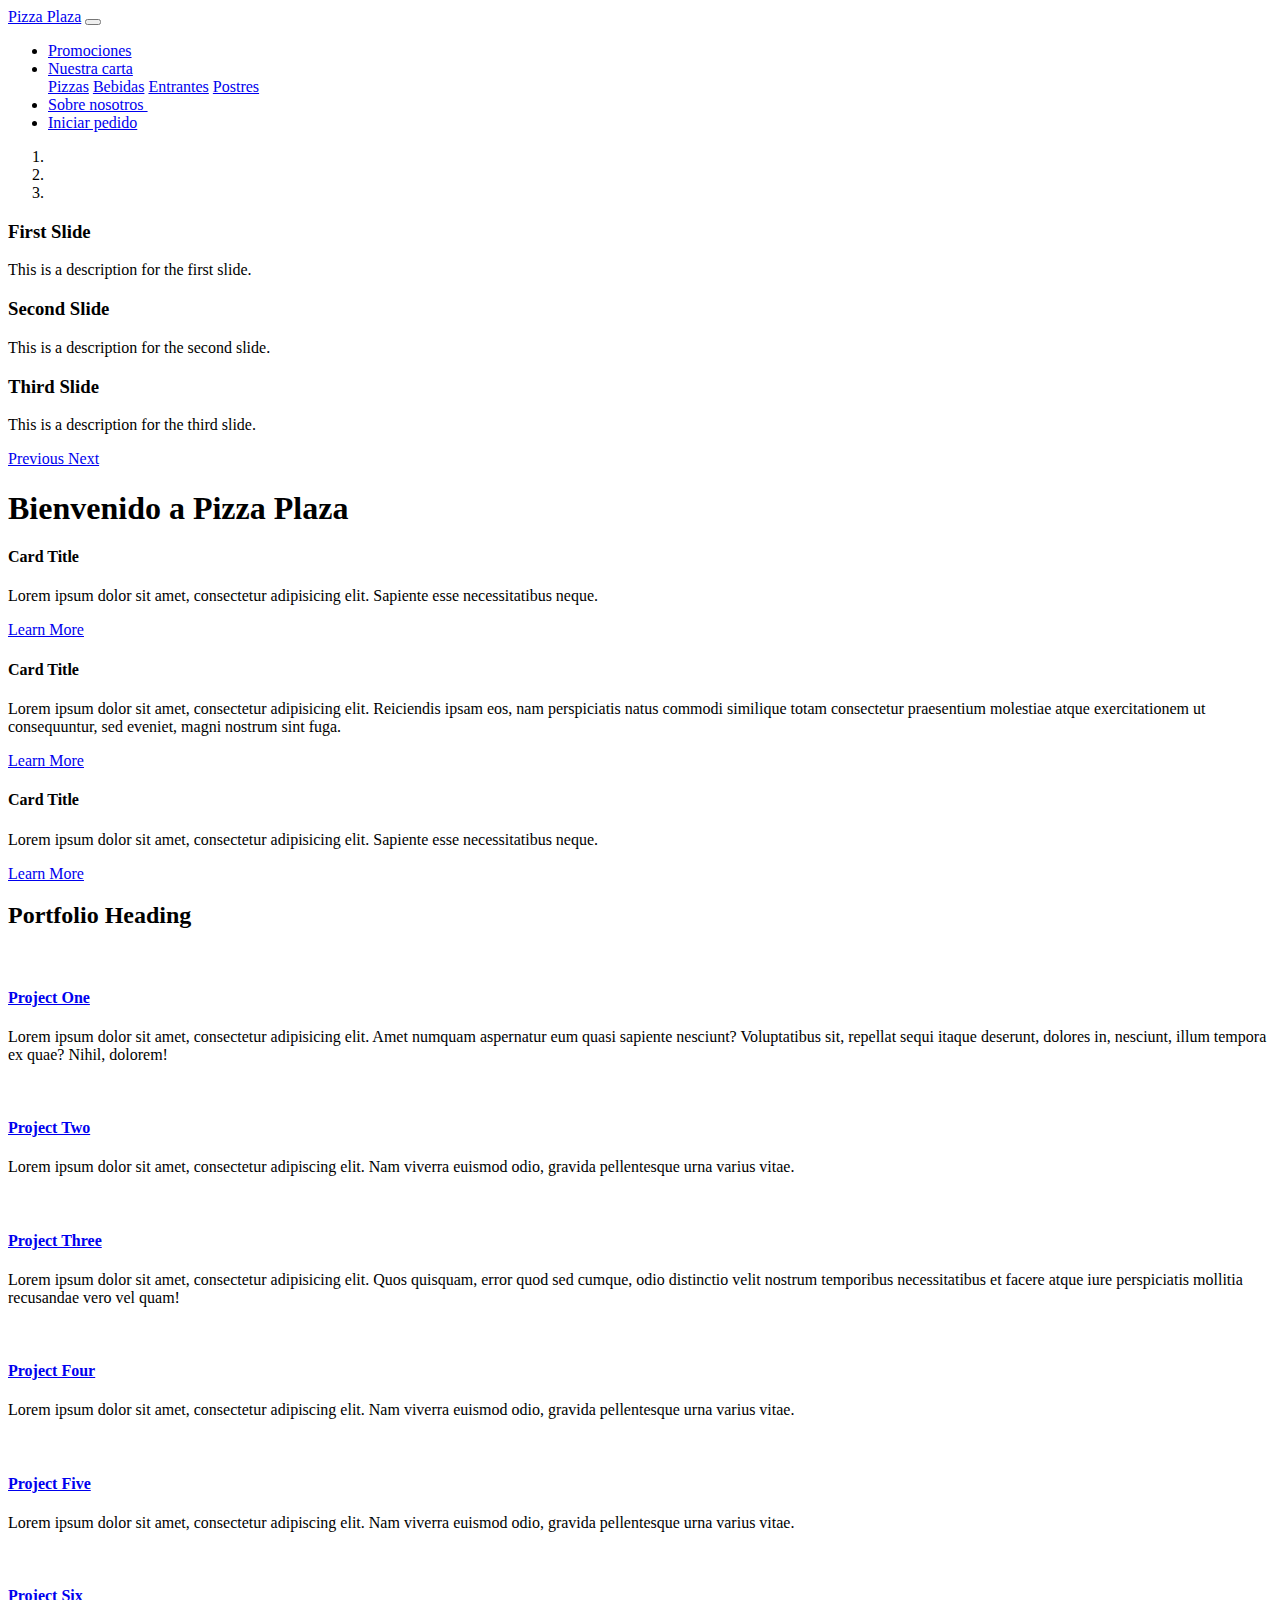
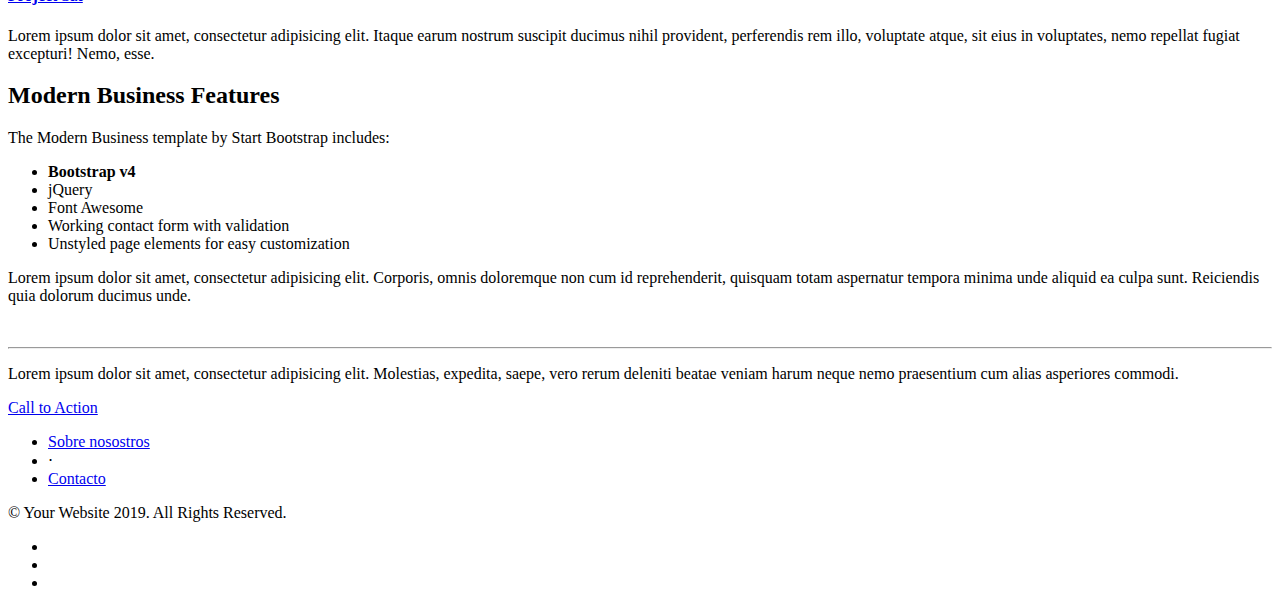
==== index.html @ 9a38ae1b "Add files via upload" ====
<!DOCTYPE html>
<html lang="es">

<head>

  <meta charset="utf-8">
  <meta name="viewport" content="width=device-width, initial-scale=1, shrink-to-fit=no">
  <meta name="description" content="New York Beatballs y Oklahoma Bacon Crispy. ¿Las has probado ya? 2x1 online. Pizza A Domicilio. Pedido Online. Categorías: Pizzas, Entrantes, Postres, Bebidas.">
  <meta name="author" content="Arturo García Enguita">

  <title>Pizza plaza</title>

  <!-- Bootstrap CSS, estructuración básica de la página -->
  <link href="vendor/bootstrap/css/bootstrap.min.css" rel="stylesheet">
  
  <!-- Fontawesome CSS, iconos -->
  <link href="vendor/fontawesome-free/css/all.min.css" rel="stylesheet">
  
  <!-- Fontawesome CSS, fuentes de Google -->
  <link href='http://fonts.googleapis.com/css?family=Oleo+Script' rel='stylesheet' type='text/css'>
  <link href='http://fonts.googleapis.com/css?family=Berkshire+Swash' rel='stylesheet' type='text/css'>
  
  <!-- CSS personalizado, sobreescribe los estilos de bootstrap -->
  <link href="css/modern-business.css" rel="stylesheet">

</head>

<body>

  <!-- Navigation -->
  <nav class="navbar fixed-top navbar-expand-lg navbar-light bg-light fixed-top">
    <div class="container">
      <a class="navbar-brand text-primary plaza-logo" href="index.html">Pizza Plaza</a>
      <button class="navbar-toggler navbar-toggler-right" type="button" data-toggle="collapse" data-target="#navbarResponsive" aria-controls="navbarResponsive" aria-expanded="false" aria-label="Toggle navigation">
        <span class="navbar-toggler-icon"></span>
      </button>
      <div class="collapse navbar-collapse" id="navbarResponsive">
        <ul class="navbar-nav ml-auto">
          <li class="nav-item">
            <a class="nav-link" href="about.html">Promociones</a>
          </li>
          <li class="nav-item dropdown">
            <a class="nav-link dropdown-toggle" href="#" id="navbarDropdownPortfolio" data-toggle="dropdown" aria-haspopup="true" aria-expanded="false">
              Nuestra carta
            </a>
            <div class="dropdown-menu dropdown-menu-right" aria-labelledby="navbarDropdownPortfolio">
              <a class="dropdown-item" href="portfolio-1-col.html">Pizzas</a>
              <a class="dropdown-item" href="portfolio-2-col.html">Bebidas</a>
              <a class="dropdown-item" href="portfolio-3-col.html">Entrantes</a>
              <a class="dropdown-item" href="portfolio-4-col.html">Postres</a>
            </div>
          </li>
          <li class="nav-item">
            <a class="nav-link" href="contact.html">Sobre nosotros&nbsp;</a>
          </li>
		  <li class="nav-item">
            <a class="btn btn-primary" href="contact.html">Iniciar pedido</a>
          </li>
        </ul>
      </div>
    </div>
  </nav>

  <header>
    <div id="carouselExampleIndicators" class="carousel slide" data-ride="carousel">
      <ol class="carousel-indicators">
        <li data-target="#carouselExampleIndicators" data-slide-to="0" class="active"></li>
        <li data-target="#carouselExampleIndicators" data-slide-to="1"></li>
        <li data-target="#carouselExampleIndicators" data-slide-to="2"></li>
      </ol>
      <div class="carousel-inner" role="listbox">
        <!-- Slide One - Set the background image for this slide in the line below -->
        <div class="carousel-item active" style="background-image: url('img/banner-1.jpg')">
          <div class="carousel-caption d-none d-md-block">
            <h3>First Slide</h3>
            <p>This is a description for the first slide.</p>
          </div>
        </div>
        <!-- Slide Two - Set the background image for this slide in the line below -->
        <div class="carousel-item" style="background-image: url('http://placehold.it/1900x1080')">
          <div class="carousel-caption d-none d-md-block">
            <h3>Second Slide</h3>
            <p>This is a description for the second slide.</p>
          </div>
        </div>
        <!-- Slide Three - Set the background image for this slide in the line below -->
        <div class="carousel-item" style="background-image: url('http://placehold.it/1900x1080')">
          <div class="carousel-caption d-none d-md-block">
            <h3>Third Slide</h3>
            <p>This is a description for the third slide.</p>
          </div>
        </div>
      </div>
      <a class="carousel-control-prev" href="#carouselExampleIndicators" role="button" data-slide="prev">
        <span class="carousel-control-prev-icon" aria-hidden="true"></span>
        <span class="sr-only">Previous</span>
      </a>
      <a class="carousel-control-next" href="#carouselExampleIndicators" role="button" data-slide="next">
        <span class="carousel-control-next-icon" aria-hidden="true"></span>
        <span class="sr-only">Next</span>
      </a>
    </div>
  </header>

  <!-- Page Content -->
  <div class="container">

    <h1 class="my-4 text-primary">Bienvenido a Pizza Plaza</h1>

    <!-- Marketing Icons Section -->
    <div class="row">
      <div class="col-lg-4 mb-4">
        <div class="card h-100">
          <h4 class="card-header">Card Title</h4>
          <div class="card-body">
            <p class="card-text">Lorem ipsum dolor sit amet, consectetur adipisicing elit. Sapiente esse necessitatibus neque.</p>
          </div>
          <div class="card-footer">
            <a href="#" class="btn btn-primary">Learn More</a>
          </div>
        </div>
      </div>
      <div class="col-lg-4 mb-4">
        <div class="card h-100">
          <h4 class="card-header">Card Title</h4>
          <div class="card-body">
            <p class="card-text">Lorem ipsum dolor sit amet, consectetur adipisicing elit. Reiciendis ipsam eos, nam perspiciatis natus commodi similique totam consectetur praesentium molestiae atque exercitationem ut consequuntur, sed eveniet, magni nostrum sint fuga.</p>
          </div>
          <div class="card-footer">
            <a href="#" class="btn btn-primary">Learn More</a>
          </div>
        </div>
      </div>
      <div class="col-lg-4 mb-4">
        <div class="card h-100">
          <h4 class="card-header">Card Title</h4>
          <div class="card-body">
            <p class="card-text">Lorem ipsum dolor sit amet, consectetur adipisicing elit. Sapiente esse necessitatibus neque.</p>
          </div>
          <div class="card-footer">
            <a href="#" class="btn btn-primary">Learn More</a>
          </div>
        </div>
      </div>
    </div>
    <!-- /.row -->

    <!-- Portfolio Section -->
    <h2>Portfolio Heading</h2>

    <div class="row">
      <div class="col-lg-4 col-sm-6 portfolio-item">
        <div class="card h-100">
          <a href="#"><img class="card-img-top" src="http://placehold.it/700x400" alt=""></a>
          <div class="card-body">
            <h4 class="card-title">
              <a href="#">Project One</a>
            </h4>
            <p class="card-text">Lorem ipsum dolor sit amet, consectetur adipisicing elit. Amet numquam aspernatur eum quasi sapiente nesciunt? Voluptatibus sit, repellat sequi itaque deserunt, dolores in, nesciunt, illum tempora ex quae? Nihil, dolorem!</p>
          </div>
        </div>
      </div>
      <div class="col-lg-4 col-sm-6 portfolio-item">
        <div class="card h-100">
          <a href="#"><img class="card-img-top" src="http://placehold.it/700x400" alt=""></a>
          <div class="card-body">
            <h4 class="card-title">
              <a href="#">Project Two</a>
            </h4>
            <p class="card-text">Lorem ipsum dolor sit amet, consectetur adipiscing elit. Nam viverra euismod odio, gravida pellentesque urna varius vitae.</p>
          </div>
        </div>
      </div>
      <div class="col-lg-4 col-sm-6 portfolio-item">
        <div class="card h-100">
          <a href="#"><img class="card-img-top" src="http://placehold.it/700x400" alt=""></a>
          <div class="card-body">
            <h4 class="card-title">
              <a href="#">Project Three</a>
            </h4>
            <p class="card-text">Lorem ipsum dolor sit amet, consectetur adipisicing elit. Quos quisquam, error quod sed cumque, odio distinctio velit nostrum temporibus necessitatibus et facere atque iure perspiciatis mollitia recusandae vero vel quam!</p>
          </div>
        </div>
      </div>
      <div class="col-lg-4 col-sm-6 portfolio-item">
        <div class="card h-100">
          <a href="#"><img class="card-img-top" src="http://placehold.it/700x400" alt=""></a>
          <div class="card-body">
            <h4 class="card-title">
              <a href="#">Project Four</a>
            </h4>
            <p class="card-text">Lorem ipsum dolor sit amet, consectetur adipiscing elit. Nam viverra euismod odio, gravida pellentesque urna varius vitae.</p>
          </div>
        </div>
      </div>
      <div class="col-lg-4 col-sm-6 portfolio-item">
        <div class="card h-100">
          <a href="#"><img class="card-img-top" src="http://placehold.it/700x400" alt=""></a>
          <div class="card-body">
            <h4 class="card-title">
              <a href="#">Project Five</a>
            </h4>
            <p class="card-text">Lorem ipsum dolor sit amet, consectetur adipiscing elit. Nam viverra euismod odio, gravida pellentesque urna varius vitae.</p>
          </div>
        </div>
      </div>
      <div class="col-lg-4 col-sm-6 portfolio-item">
        <div class="card h-100">
          <a href="#"><img class="card-img-top" src="http://placehold.it/700x400" alt=""></a>
          <div class="card-body">
            <h4 class="card-title">
              <a href="#">Project Six</a>
            </h4>
            <p class="card-text">Lorem ipsum dolor sit amet, consectetur adipisicing elit. Itaque earum nostrum suscipit ducimus nihil provident, perferendis rem illo, voluptate atque, sit eius in voluptates, nemo repellat fugiat excepturi! Nemo, esse.</p>
          </div>
        </div>
      </div>
    </div>
    <!-- /.row -->

    <!-- Features Section -->
    <div class="row">
      <div class="col-lg-6">
        <h2>Modern Business Features</h2>
        <p>The Modern Business template by Start Bootstrap includes:</p>
        <ul>
          <li>
            <strong>Bootstrap v4</strong>
          </li>
          <li>jQuery</li>
          <li>Font Awesome</li>
          <li>Working contact form with validation</li>
          <li>Unstyled page elements for easy customization</li>
        </ul>
        <p>Lorem ipsum dolor sit amet, consectetur adipisicing elit. Corporis, omnis doloremque non cum id reprehenderit, quisquam totam aspernatur tempora minima unde aliquid ea culpa sunt. Reiciendis quia dolorum ducimus unde.</p>
      </div>
      <div class="col-lg-6">
        <img class="img-fluid rounded" src="http://placehold.it/700x450" alt="">
      </div>
    </div>
    <!-- /.row -->

    <hr>

    <!-- Call to Action Section -->
    <div class="row mb-4">
      <div class="col-md-8">
        <p>Lorem ipsum dolor sit amet, consectetur adipisicing elit. Molestias, expedita, saepe, vero rerum deleniti beatae veniam harum neque nemo praesentium cum alias asperiores commodi.</p>
      </div>
      <div class="col-md-4">
        <a class="btn btn-lg btn-secondary btn-block" href="#">Call to Action</a>
      </div>
    </div>

  </div>
  <!-- /.container -->
  
  <!-- Footer -->
  <footer class="py-5 bg-dark">
    <div class="container">
      <div class="row">
        <div class="col-lg-6 h-100 text-center text-lg-left my-auto">
          <ul class="list-inline mb-2">
            <li class="list-inline-item">
              <a href="#">Sobre nosostros</a>
            </li>
            <li class="list-inline-item">&sdot;</li>
            <li class="list-inline-item">
              <a href="#">Contacto</a>
            </li>
          </ul>
          <p class="text-muted small mb-4 mb-lg-0">&copy; Your Website 2019. All Rights Reserved.</p>
        </div>
        <div class="col-lg-6 h-100 text-center text-lg-right my-auto">
          <ul class="list-inline mb-0">
            <li class="list-inline-item mr-3">
              <a href="#">
                <i class="fab fa-facebook fa-2x fa-fw"></i>
              </a>
            </li>
            <li class="list-inline-item mr-3">
              <a href="#">
                <i class="fab fa-twitter-square fa-2x fa-fw"></i>
              </a>
            </li>
            <li class="list-inline-item">
              <a href="#">
                <i class="fab fa-instagram fa-2x fa-fw"></i>
              </a>
            </li>
          </ul>
        </div>
      </div>
    </div>
  </footer>

  <!-- Bootstrap JavaScript esencial -->
  <script src="vendor/jquery/jquery.min.js"></script>
  <script src="vendor/bootstrap/js/bootstrap.bundle.min.js"></script>

</body>

</html>
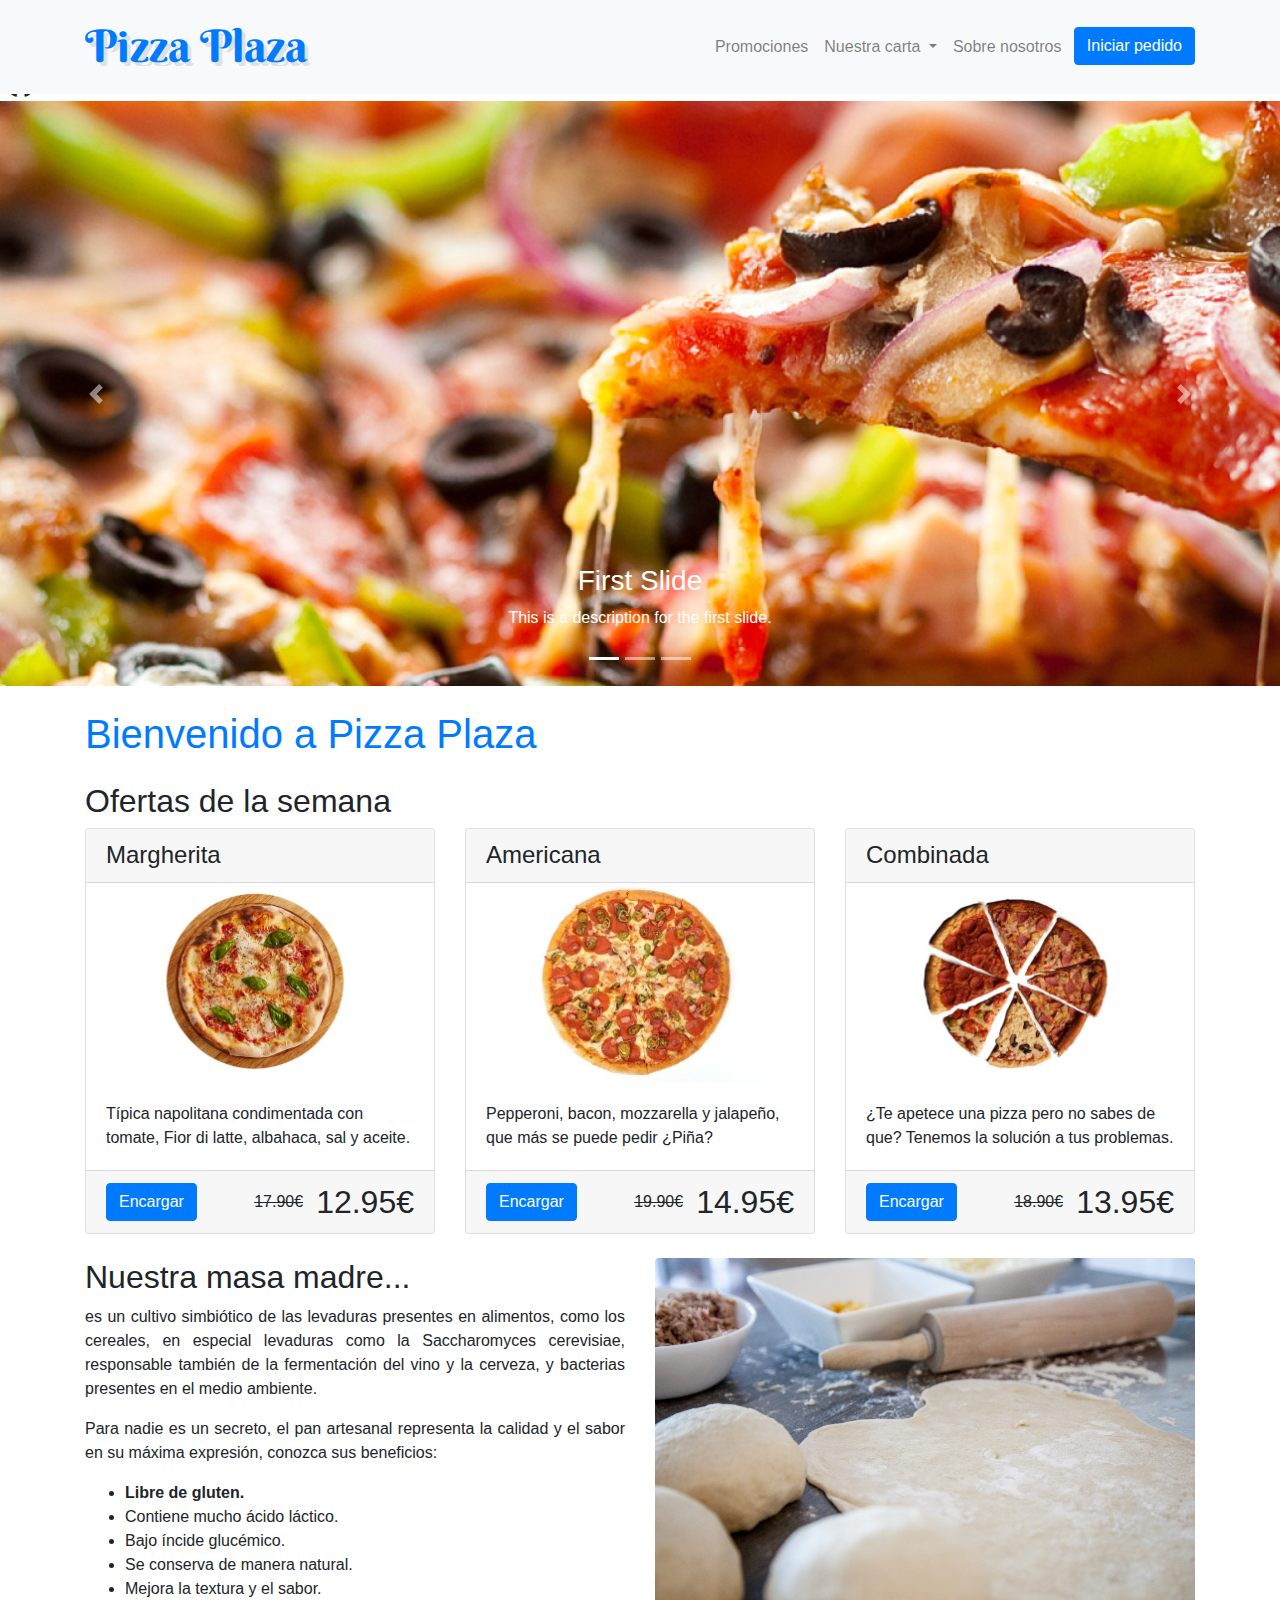
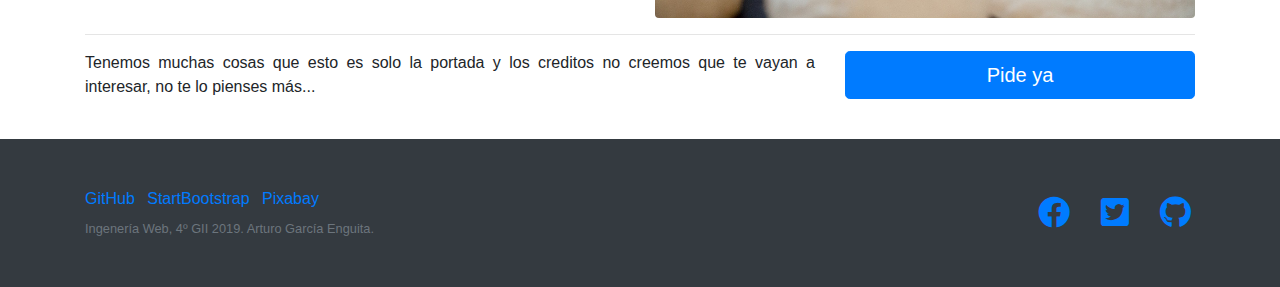
==== commit 7e4b50d4: "Add files via upload" ====
--- a/index.html
+++ b/index.html
@@ -5,16 +5,16 @@
 
   <meta charset="utf-8">
   <meta name="viewport" content="width=device-width, initial-scale=1, shrink-to-fit=no">
-  <meta name="description" content="New York Beatballs y Oklahoma Bacon Crispy. ¿Las has probado ya? 2x1 online. Pizza A Domicilio. Pedido Online. Categorías: Pizzas, Entrantes, Postres, Bebidas.">
+  <meta name="description" content="Pizza A Domicilio. Pedido Online. Categorías: Pizzas, Entrantes, Postres, Bebidas.">
   <meta name="author" content="Arturo García Enguita">
 
   <title>Pizza plaza</title>
 
   <!-- Bootstrap CSS, estructuración básica de la página -->
-  <link href="vendor/bootstrap/css/bootstrap.min.css" rel="stylesheet">
+  <link href="css/bootstrap.min.css" rel="stylesheet">
   
   <!-- Fontawesome CSS, iconos -->
-  <link href="vendor/fontawesome-free/css/all.min.css" rel="stylesheet">
+  <link rel="stylesheet" href="https://cdnjs.cloudflare.com/ajax/libs/font-awesome/5.11.2/css/all.min.css">
   
   <!-- Fontawesome CSS, fuentes de Google -->
   <link href='http://fonts.googleapis.com/css?family=Oleo+Script' rel='stylesheet' type='text/css'>
@@ -22,6 +22,9 @@
   
   <!-- CSS personalizado, sobreescribe los estilos de bootstrap -->
   <link href="css/modern-business.css" rel="stylesheet">
+  
+
+  <i rel="icon" class="fab fa-github fa-2x fa-fw"></i>
 
 </head>
 
@@ -37,24 +40,23 @@
       <div class="collapse navbar-collapse" id="navbarResponsive">
         <ul class="navbar-nav ml-auto">
           <li class="nav-item">
-            <a class="nav-link" href="about.html">Promociones</a>
+            <a class="nav-link" href="promos.html">Promociones</a>
           </li>
           <li class="nav-item dropdown">
             <a class="nav-link dropdown-toggle" href="#" id="navbarDropdownPortfolio" data-toggle="dropdown" aria-haspopup="true" aria-expanded="false">
               Nuestra carta
             </a>
             <div class="dropdown-menu dropdown-menu-right" aria-labelledby="navbarDropdownPortfolio">
-              <a class="dropdown-item" href="portfolio-1-col.html">Pizzas</a>
-              <a class="dropdown-item" href="portfolio-2-col.html">Bebidas</a>
-              <a class="dropdown-item" href="portfolio-3-col.html">Entrantes</a>
-              <a class="dropdown-item" href="portfolio-4-col.html">Postres</a>
+              <a class="dropdown-item" href="menu.html#pizzas">Pizzas</a>
+              <a class="dropdown-item" href="menu.html#bebidas">Bebidas</a>
+              <a class="dropdown-item" href="menu.html#postres">Postres</a>
             </div>
           </li>
           <li class="nav-item">
-            <a class="nav-link" href="contact.html">Sobre nosotros&nbsp;</a>
+            <a class="nav-link" href="about.html">Sobre nosotros&nbsp;</a>
           </li>
 		  <li class="nav-item">
-            <a class="btn btn-primary" href="contact.html">Iniciar pedido</a>
+            <a class="btn btn-primary" href="service.html">Iniciar pedido</a>
           </li>
         </ul>
       </div>
@@ -77,17 +79,17 @@
           </div>
         </div>
         <!-- Slide Two - Set the background image for this slide in the line below -->
-        <div class="carousel-item" style="background-image: url('http://placehold.it/1900x1080')">
+        <div class="carousel-item" style="background-image: url('img/banner-2.jpg')">
           <div class="carousel-caption d-none d-md-block">
             <h3>Second Slide</h3>
             <p>This is a description for the second slide.</p>
           </div>
         </div>
         <!-- Slide Three - Set the background image for this slide in the line below -->
-        <div class="carousel-item" style="background-image: url('http://placehold.it/1900x1080')">
+        <div class="carousel-item" style="background-image: url('img/banner-3.jpg')">
           <div class="carousel-caption d-none d-md-block">
-            <h3>Third Slide</h3>
-            <p>This is a description for the third slide.</p>
+            <h3>Masa madre y artesanos</h3>
+            <p>Todas nuestras pizzas estan hechas con cariño.</p>
           </div>
         </div>
       </div>
@@ -104,114 +106,54 @@
 
   <!-- Page Content -->
   <div class="container">
-
     <h1 class="my-4 text-primary">Bienvenido a Pizza Plaza</h1>
 
-    <!-- Marketing Icons Section -->
+    <!-- 3 Ofertas a generar dinámicamente -->
+	<h2>Ofertas de la semana</h2>
+	
     <div class="row">
+	  <!-- 1º Oferta -->
       <div class="col-lg-4 mb-4">
         <div class="card h-100">
-          <h4 class="card-header">Card Title</h4>
+          <h4 class="card-header">Margherita</h4>
+		  <a href="#"><img class="card-img-top" src="img/pizza1.jpg" alt=""></a>
           <div class="card-body">
-            <p class="card-text">Lorem ipsum dolor sit amet, consectetur adipisicing elit. Sapiente esse necessitatibus neque.</p>
+            <p class="card-text">Típica napolitana condimentada con tomate, Fior di latte, albahaca, sal y aceite.</p>
           </div>
           <div class="card-footer">
-            <a href="#" class="btn btn-primary">Learn More</a>
-          </div>
-        </div>
-      </div>
+			<a href="#" class="btn btn-primary">Encargar</a>
+			<span class="display-5 float-right">12.95€</span>
+			<span class="strike btn float-right">17.90€</span>
+          </div>
+        </div>
+      </div>
+	  <!-- 2º Oferta -->
       <div class="col-lg-4 mb-4">
         <div class="card h-100">
-          <h4 class="card-header">Card Title</h4>
+          <h4 class="card-header">Americana</h4>
+		  <a href="#"><img class="card-img-top" src="img/pizza2.jpg" alt=""></a>
           <div class="card-body">
-            <p class="card-text">Lorem ipsum dolor sit amet, consectetur adipisicing elit. Reiciendis ipsam eos, nam perspiciatis natus commodi similique totam consectetur praesentium molestiae atque exercitationem ut consequuntur, sed eveniet, magni nostrum sint fuga.</p>
+            <p class="card-text">Pepperoni, bacon, mozzarella y jalapeño, que más se puede pedir ¿Piña?</p>
           </div>
           <div class="card-footer">
-            <a href="#" class="btn btn-primary">Learn More</a>
-          </div>
-        </div>
-      </div>
+            <a href="#" class="btn btn-primary">Encargar</a>
+			<span class="display-5 float-right">14.95€</span>
+			<span class="strike btn float-right">19.90€</span>
+          </div>
+        </div>
+      </div>
+	  <!-- 3º Oferta -->
       <div class="col-lg-4 mb-4">
         <div class="card h-100">
-          <h4 class="card-header">Card Title</h4>
+          <h4 class="card-header">Combinada</h4>
+		  <a href="#"><img class="card-img-top" src="img/pizza9.jpg" alt=""></a>
           <div class="card-body">
-            <p class="card-text">Lorem ipsum dolor sit amet, consectetur adipisicing elit. Sapiente esse necessitatibus neque.</p>
+            <p class="card-text">¿Te apetece una pizza pero no sabes de que? Tenemos la solución a tus problemas.</p>
           </div>
           <div class="card-footer">
-            <a href="#" class="btn btn-primary">Learn More</a>
-          </div>
-        </div>
-      </div>
-    </div>
-    <!-- /.row -->
-
-    <!-- Portfolio Section -->
-    <h2>Portfolio Heading</h2>
-
-    <div class="row">
-      <div class="col-lg-4 col-sm-6 portfolio-item">
-        <div class="card h-100">
-          <a href="#"><img class="card-img-top" src="http://placehold.it/700x400" alt=""></a>
-          <div class="card-body">
-            <h4 class="card-title">
-              <a href="#">Project One</a>
-            </h4>
-            <p class="card-text">Lorem ipsum dolor sit amet, consectetur adipisicing elit. Amet numquam aspernatur eum quasi sapiente nesciunt? Voluptatibus sit, repellat sequi itaque deserunt, dolores in, nesciunt, illum tempora ex quae? Nihil, dolorem!</p>
-          </div>
-        </div>
-      </div>
-      <div class="col-lg-4 col-sm-6 portfolio-item">
-        <div class="card h-100">
-          <a href="#"><img class="card-img-top" src="http://placehold.it/700x400" alt=""></a>
-          <div class="card-body">
-            <h4 class="card-title">
-              <a href="#">Project Two</a>
-            </h4>
-            <p class="card-text">Lorem ipsum dolor sit amet, consectetur adipiscing elit. Nam viverra euismod odio, gravida pellentesque urna varius vitae.</p>
-          </div>
-        </div>
-      </div>
-      <div class="col-lg-4 col-sm-6 portfolio-item">
-        <div class="card h-100">
-          <a href="#"><img class="card-img-top" src="http://placehold.it/700x400" alt=""></a>
-          <div class="card-body">
-            <h4 class="card-title">
-              <a href="#">Project Three</a>
-            </h4>
-            <p class="card-text">Lorem ipsum dolor sit amet, consectetur adipisicing elit. Quos quisquam, error quod sed cumque, odio distinctio velit nostrum temporibus necessitatibus et facere atque iure perspiciatis mollitia recusandae vero vel quam!</p>
-          </div>
-        </div>
-      </div>
-      <div class="col-lg-4 col-sm-6 portfolio-item">
-        <div class="card h-100">
-          <a href="#"><img class="card-img-top" src="http://placehold.it/700x400" alt=""></a>
-          <div class="card-body">
-            <h4 class="card-title">
-              <a href="#">Project Four</a>
-            </h4>
-            <p class="card-text">Lorem ipsum dolor sit amet, consectetur adipiscing elit. Nam viverra euismod odio, gravida pellentesque urna varius vitae.</p>
-          </div>
-        </div>
-      </div>
-      <div class="col-lg-4 col-sm-6 portfolio-item">
-        <div class="card h-100">
-          <a href="#"><img class="card-img-top" src="http://placehold.it/700x400" alt=""></a>
-          <div class="card-body">
-            <h4 class="card-title">
-              <a href="#">Project Five</a>
-            </h4>
-            <p class="card-text">Lorem ipsum dolor sit amet, consectetur adipiscing elit. Nam viverra euismod odio, gravida pellentesque urna varius vitae.</p>
-          </div>
-        </div>
-      </div>
-      <div class="col-lg-4 col-sm-6 portfolio-item">
-        <div class="card h-100">
-          <a href="#"><img class="card-img-top" src="http://placehold.it/700x400" alt=""></a>
-          <div class="card-body">
-            <h4 class="card-title">
-              <a href="#">Project Six</a>
-            </h4>
-            <p class="card-text">Lorem ipsum dolor sit amet, consectetur adipisicing elit. Itaque earum nostrum suscipit ducimus nihil provident, perferendis rem illo, voluptate atque, sit eius in voluptates, nemo repellat fugiat excepturi! Nemo, esse.</p>
+            <a href="#" class="btn btn-primary">Encargar</a>
+			<span class="display-5 float-right">13.95€</span>
+			<span class="strike btn float-right">18.90€</span>
           </div>
         </div>
       </div>
@@ -221,34 +163,34 @@
     <!-- Features Section -->
     <div class="row">
       <div class="col-lg-6">
-        <h2>Modern Business Features</h2>
-        <p>The Modern Business template by Start Bootstrap includes:</p>
+        <h2>Nuestra masa madre...</h2>
+		<p align="justify">es un cultivo simbiótico de las levaduras presentes en alimentos, como los cereales, en especial levaduras como la Saccharomyces cerevisiae, responsable también de la fermentación del vino y la cerveza, y bacterias presentes en el medio ambiente.</p>
+        <p align="justify">Para nadie es un secreto, el pan artesanal representa la calidad y el sabor en su máxima expresión, conozca sus beneficios:</p>
         <ul>
           <li>
-            <strong>Bootstrap v4</strong>
-          </li>
-          <li>jQuery</li>
-          <li>Font Awesome</li>
-          <li>Working contact form with validation</li>
-          <li>Unstyled page elements for easy customization</li>
+            <strong>Libre de gluten.</strong>
+          </li>
+          <li>Contiene mucho ácido láctico.</li>
+          <li>Bajo íncide glucémico.</li>
+          <li>Se conserva de manera natural.</li>
+          <li>Mejora la textura y el sabor.</li>
         </ul>
-        <p>Lorem ipsum dolor sit amet, consectetur adipisicing elit. Corporis, omnis doloremque non cum id reprehenderit, quisquam totam aspernatur tempora minima unde aliquid ea culpa sunt. Reiciendis quia dolorum ducimus unde.</p>
       </div>
       <div class="col-lg-6">
-        <img class="img-fluid rounded" src="http://placehold.it/700x450" alt="">
+        <img class="img-fluid rounded" src="img/banner-3.jpg" alt="">
       </div>
     </div>
     <!-- /.row -->
 
     <hr>
 
-    <!-- Call to Action Section -->
+    <!-- Shortcut a Pedido -->
     <div class="row mb-4">
       <div class="col-md-8">
-        <p>Lorem ipsum dolor sit amet, consectetur adipisicing elit. Molestias, expedita, saepe, vero rerum deleniti beatae veniam harum neque nemo praesentium cum alias asperiores commodi.</p>
+        <p align="justify">Tenemos muchas cosas que esto es solo la portada y los creditos no creemos que te vayan a interesar, no te lo pienses más...</p>
       </div>
       <div class="col-md-4">
-        <a class="btn btn-lg btn-secondary btn-block" href="#">Call to Action</a>
+        <a class="btn btn-lg btn-primary btn-block" href="#">Pide ya</a>
       </div>
     </div>
 
@@ -262,14 +204,16 @@
         <div class="col-lg-6 h-100 text-center text-lg-left my-auto">
           <ul class="list-inline mb-2">
             <li class="list-inline-item">
-              <a href="#">Sobre nosostros</a>
-            </li>
-            <li class="list-inline-item">&sdot;</li>
-            <li class="list-inline-item">
-              <a href="#">Contacto</a>
+              <a href="https://github.com/Gorgonh/IngenieraWebRestaurante">GitHub</a>
+            </li>
+			<li class="list-inline-item">
+              <a href="https://startbootstrap.com/">StartBootstrap</a>
+            </li>
+			<li class="list-inline-item">
+              <a href="https://pixabay.com/">Pixabay</a>
             </li>
           </ul>
-          <p class="text-muted small mb-4 mb-lg-0">&copy; Your Website 2019. All Rights Reserved.</p>
+          <p class="text-muted small mb-4 mb-lg-0">Ingenería Web, 4º GII 2019. Arturo García Enguita.</p>
         </div>
         <div class="col-lg-6 h-100 text-center text-lg-right my-auto">
           <ul class="list-inline mb-0">
@@ -284,8 +228,8 @@
               </a>
             </li>
             <li class="list-inline-item">
-              <a href="#">
-                <i class="fab fa-instagram fa-2x fa-fw"></i>
+              <a href="https://github.com/Gorgonh/IngenieraWebRestaurante">
+                <i class="fab fa-github fa-2x fa-fw"></i>
               </a>
             </li>
           </ul>
@@ -295,8 +239,8 @@
   </footer>
 
   <!-- Bootstrap JavaScript esencial -->
-  <script src="vendor/jquery/jquery.min.js"></script>
-  <script src="vendor/bootstrap/js/bootstrap.bundle.min.js"></script>
+  <script src="js/bootstrap/jquery.min.js"></script>
+  <script src="js/bootstrap/bootstrap.bundle.min.js"></script>
 
 </body>
 
--- a/css/modern-business.css
+++ b/css/modern-business.css
@@ -0,0 +1,41 @@
+/*!
+ * CSS personalizado, sobreescribe y extiende los estilos del Bootstrap básico
+ * Arturo García Enguita
+ * Ingeniería Web - 4ºGII - EUPT
+ */
+html {
+  scroll-behavior: smooth;
+}
+
+body {
+  padding-top: 66px;
+}
+
+.plaza-logo {
+  font: 400 45px/1.5 'Berkshire Swash', Helvetica, sans-serif;
+  text-shadow: 4px 4px 0px rgba(0,0,0,0.1);
+}
+
+.carousel-item {
+  height: 65vh;
+  min-height: 300px;
+  background: no-repeat center center scroll;
+  -webkit-background-size: cover;
+  -moz-background-size: cover;
+  -o-background-size: cover;
+  background-size: cover;
+}
+
+.portfolio-item {
+  margin-bottom: 30px;
+}
+
+.strike{
+  text-decoration: line-through;
+}
+
+.display-5 {
+  font-size: 2.0rem;
+  font-weight: 300;
+  line-height: 1.2;
+}
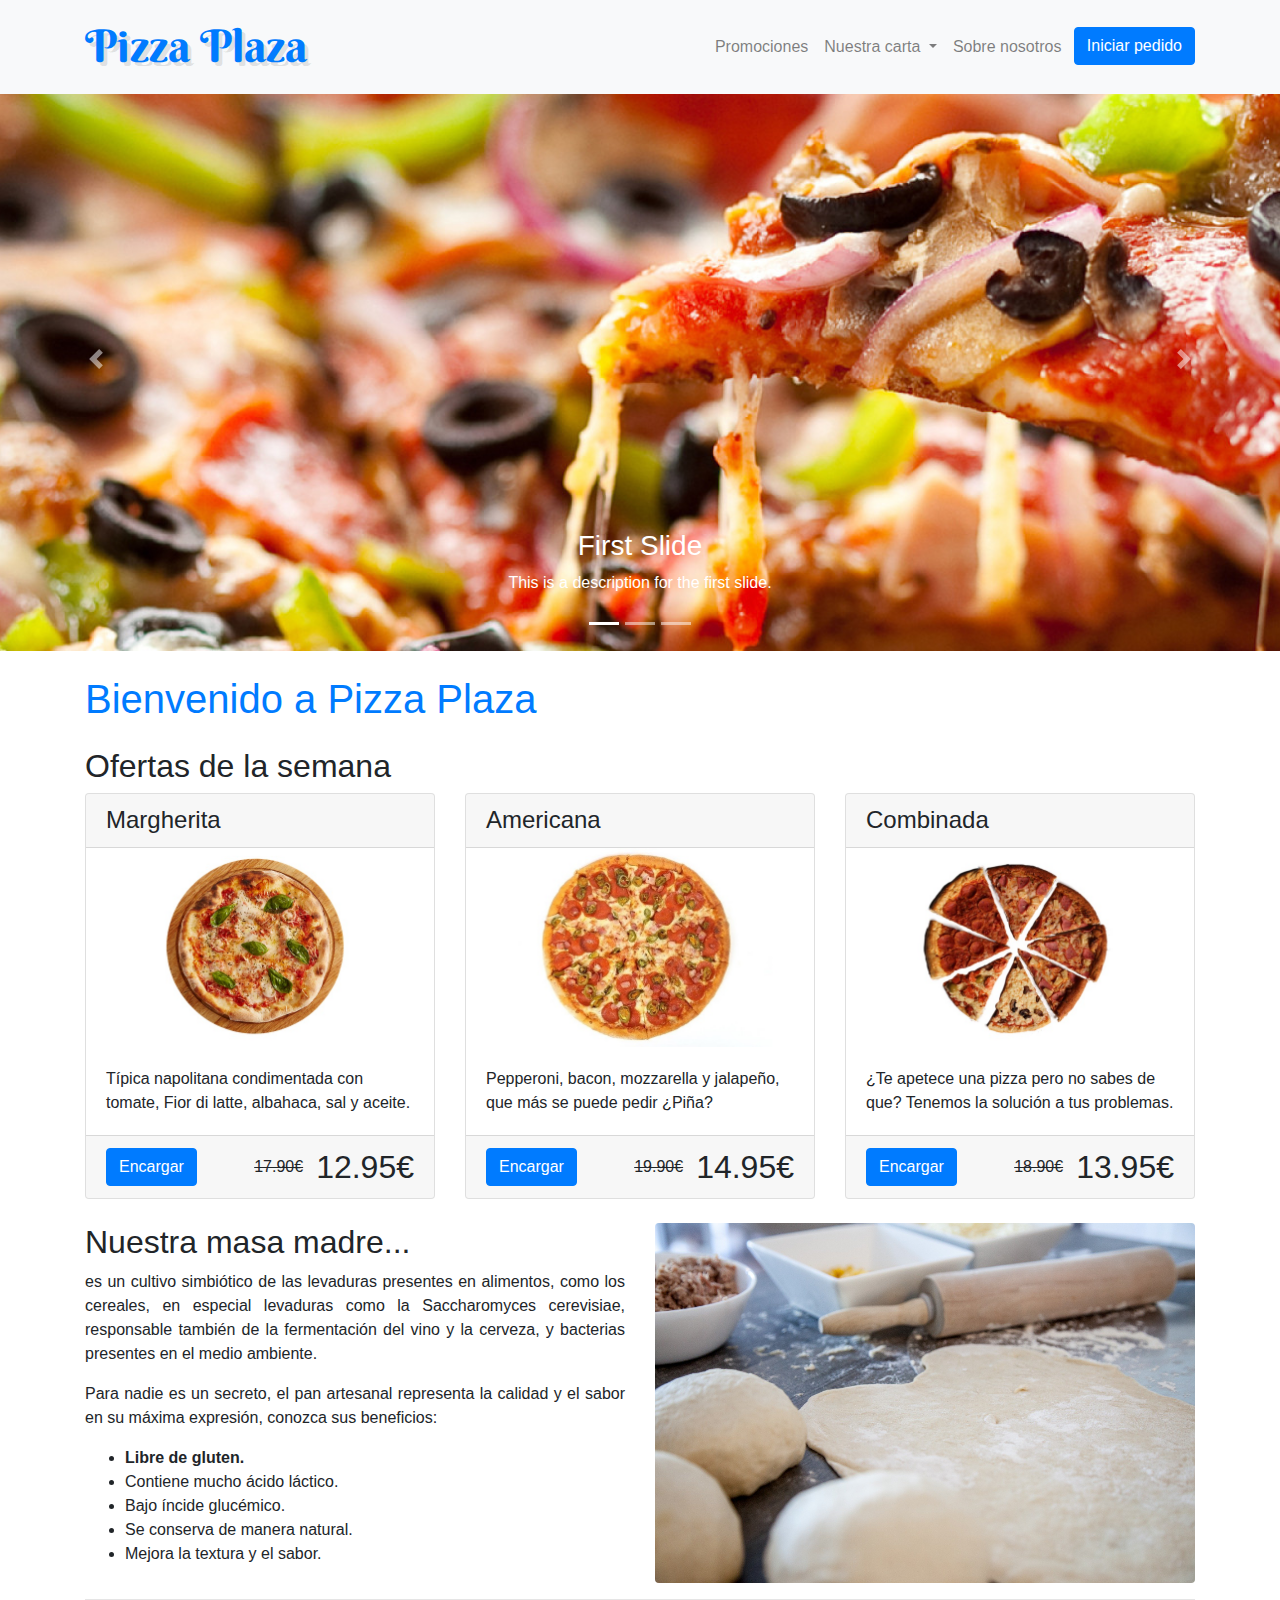
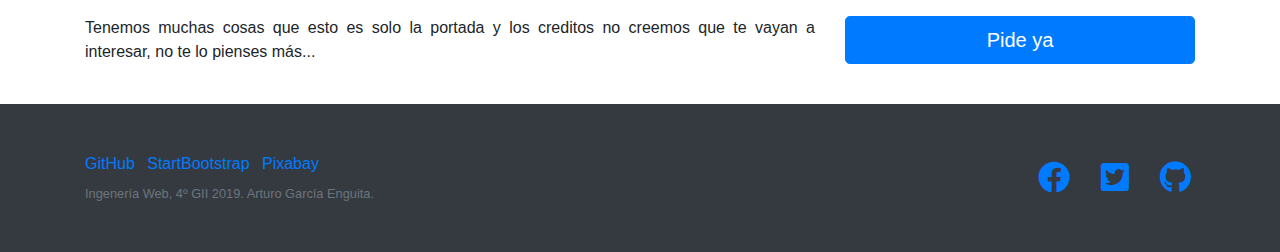
==== commit d84a7e5e: "Add files via upload" ====
--- a/index.html
+++ b/index.html
@@ -17,14 +17,11 @@
   <link rel="stylesheet" href="https://cdnjs.cloudflare.com/ajax/libs/font-awesome/5.11.2/css/all.min.css">
   
   <!-- Fontawesome CSS, fuentes de Google -->
-  <link href='http://fonts.googleapis.com/css?family=Oleo+Script' rel='stylesheet' type='text/css'>
-  <link href='http://fonts.googleapis.com/css?family=Berkshire+Swash' rel='stylesheet' type='text/css'>
+  <link href='https://fonts.googleapis.com/css?family=Oleo+Script' rel='stylesheet' type='text/css'>
+  <link href='https://fonts.googleapis.com/css?family=Berkshire+Swash' rel='stylesheet' type='text/css'>
   
   <!-- CSS personalizado, sobreescribe los estilos de bootstrap -->
   <link href="css/modern-business.css" rel="stylesheet">
-  
-
-  <i rel="icon" class="fab fa-github fa-2x fa-fw"></i>
 
 </head>
 
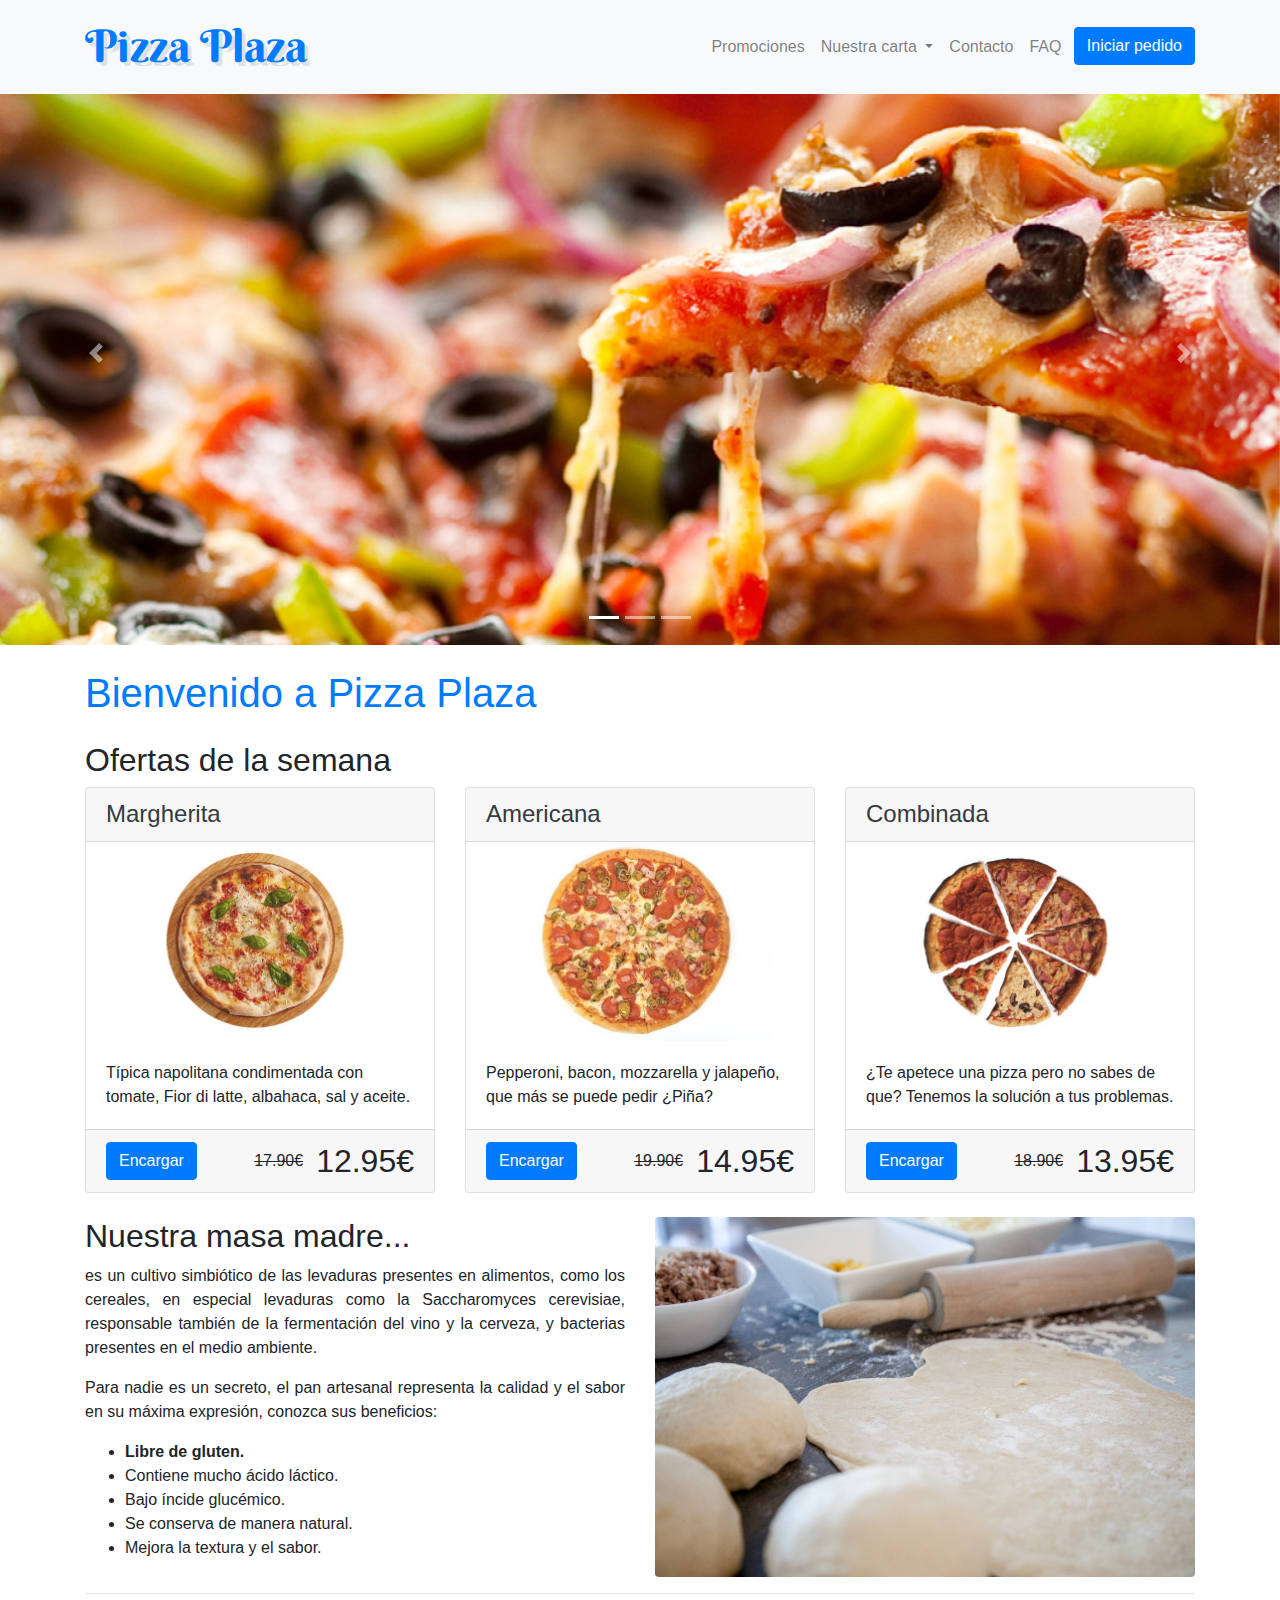
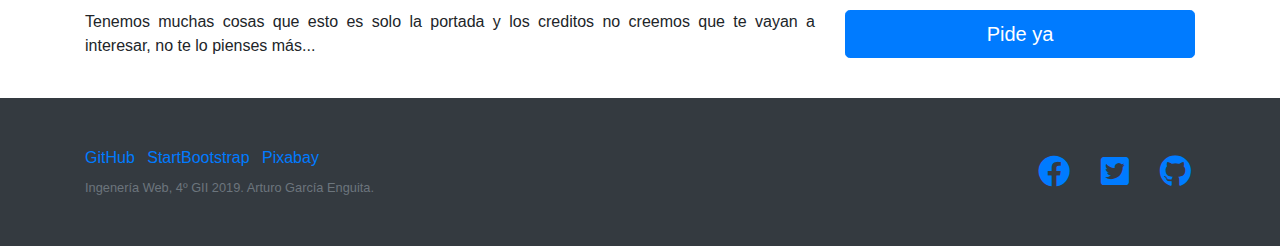
==== commit 67f375f3: "Add files via upload" ====
--- a/index.html
+++ b/index.html
@@ -5,13 +5,16 @@
 
   <meta charset="utf-8">
   <meta name="viewport" content="width=device-width, initial-scale=1, shrink-to-fit=no">
-  <meta name="description" content="Pizza A Domicilio. Pedido Online. Categorías: Pizzas, Entrantes, Postres, Bebidas.">
+  <meta name="description" content="Pizza A Domicilio. Pedido Online. Categorías: Pizzas, Postres, Bebidas.">
   <meta name="author" content="Arturo García Enguita">
 
   <title>Pizza plaza</title>
 
   <!-- Bootstrap CSS, estructuración básica de la página -->
   <link href="css/bootstrap.min.css" rel="stylesheet">
+  
+  <!-- Icono de la página -->
+  <link rel='icon' href='img/circle.ico' type='image/x-icon'/>
   
   <!-- Fontawesome CSS, iconos -->
   <link rel="stylesheet" href="https://cdnjs.cloudflare.com/ajax/libs/font-awesome/5.11.2/css/all.min.css">
@@ -27,13 +30,15 @@
 
 <body>
 
-  <!-- Navigation -->
+  <!-- Navegación -->
   <nav class="navbar fixed-top navbar-expand-lg navbar-light bg-light fixed-top">
     <div class="container">
+	  <!-- Logo -->
       <a class="navbar-brand text-primary plaza-logo" href="index.html">Pizza Plaza</a>
       <button class="navbar-toggler navbar-toggler-right" type="button" data-toggle="collapse" data-target="#navbarResponsive" aria-controls="navbarResponsive" aria-expanded="false" aria-label="Toggle navigation">
         <span class="navbar-toggler-icon"></span>
       </button>
+	  <!-- Enlaces -->
       <div class="collapse navbar-collapse" id="navbarResponsive">
         <ul class="navbar-nav ml-auto">
           <li class="nav-item">
@@ -50,7 +55,10 @@
             </div>
           </li>
           <li class="nav-item">
-            <a class="nav-link" href="about.html">Sobre nosotros&nbsp;</a>
+            <a class="nav-link" href="about.html">Contacto</a>
+          </li>
+		  <li class="nav-item">
+            <a class="nav-link" href="faq.html">FAQ&nbsp;</a>
           </li>
 		  <li class="nav-item">
             <a class="btn btn-primary" href="service.html">Iniciar pedido</a>
@@ -59,101 +67,104 @@
       </div>
     </div>
   </nav>
-
+  <!-- /Navegación -->
+
+  <!-- Carrusel -->
   <header>
-    <div id="carouselExampleIndicators" class="carousel slide" data-ride="carousel">
+    <div id="carouselPhotoIndicators" class="carousel slide" data-ride="carousel">
+	  <!-- Botones -->
       <ol class="carousel-indicators">
-        <li data-target="#carouselExampleIndicators" data-slide-to="0" class="active"></li>
-        <li data-target="#carouselExampleIndicators" data-slide-to="1"></li>
-        <li data-target="#carouselExampleIndicators" data-slide-to="2"></li>
+        <li data-target="#carouselPhotoIndicators" data-slide-to="0" class="active"></li>
+        <li data-target="#carouselPhotoIndicators" data-slide-to="1"></li>
+        <li data-target="#carouselPhotoIndicators" data-slide-to="2"></li>
       </ol>
+	  <!-- Elementos -->
       <div class="carousel-inner" role="listbox">
-        <!-- Slide One - Set the background image for this slide in the line below -->
-        <div class="carousel-item active" style="background-image: url('img/banner-1.jpg')">
-          <div class="carousel-caption d-none d-md-block">
-            <h3>First Slide</h3>
-            <p>This is a description for the first slide.</p>
-          </div>
-        </div>
-        <!-- Slide Two - Set the background image for this slide in the line below -->
-        <div class="carousel-item" style="background-image: url('img/banner-2.jpg')">
-          <div class="carousel-caption d-none d-md-block">
-            <h3>Second Slide</h3>
-            <p>This is a description for the second slide.</p>
-          </div>
-        </div>
-        <!-- Slide Three - Set the background image for this slide in the line below -->
+        <div class="carousel-item active" style="background-image: url('img/banner-1.jpg')"></div>
+        <div class="carousel-item" style="background-image: url('img/banner-2.jpg')"></div>
         <div class="carousel-item" style="background-image: url('img/banner-3.jpg')">
-          <div class="carousel-caption d-none d-md-block">
-            <h3>Masa madre y artesanos</h3>
-            <p>Todas nuestras pizzas estan hechas con cariño.</p>
-          </div>
-        </div>
-      </div>
-      <a class="carousel-control-prev" href="#carouselExampleIndicators" role="button" data-slide="prev">
+		  <div class="carousel-caption d-none d-md-block">
+		    <!-- En caso de que se deesee texto, aquí -->
+          </div>
+		</div>
+      </div>
+	  <!-- Flecha derecha -->
+      <a class="carousel-control-prev" href="#carouselPhotoIndicators" role="button" data-slide="prev">
         <span class="carousel-control-prev-icon" aria-hidden="true"></span>
         <span class="sr-only">Previous</span>
       </a>
-      <a class="carousel-control-next" href="#carouselExampleIndicators" role="button" data-slide="next">
+	  <!-- Flecha izquierda -->
+      <a class="carousel-control-next" href="#carouselPhotoIndicators" role="button" data-slide="next">
         <span class="carousel-control-next-icon" aria-hidden="true"></span>
         <span class="sr-only">Next</span>
       </a>
     </div>
   </header>
-
-  <!-- Page Content -->
+  <!-- /Carrusel -->
+
+  <!-- Contenido -->
   <div class="container">
     <h1 class="my-4 text-primary">Bienvenido a Pizza Plaza</h1>
 
     <!-- 3 Ofertas a generar dinámicamente -->
 	<h2>Ofertas de la semana</h2>
 	
-    <div class="row">
-	  <!-- 1º Oferta -->
+    <div id="Offers" class="row">
+	
+	  <!-- 1º Oferta de ejemplo -->
       <div class="col-lg-4 mb-4">
         <div class="card h-100">
-          <h4 class="card-header">Margherita</h4>
-		  <a href="#"><img class="card-img-top" src="img/pizza1.jpg" alt=""></a>
+          <h4 class="card-header">
+		    <a class="text-dark" href="service.html">Margherita</a>
+		  </h4>
+		  <a href="service.html"><img class="card-img-top basic-hover" src="img/pizza1.jpg" alt="Pizza margarita"></a>
           <div class="card-body">
             <p class="card-text">Típica napolitana condimentada con tomate, Fior di latte, albahaca, sal y aceite.</p>
           </div>
           <div class="card-footer">
-			<a href="#" class="btn btn-primary">Encargar</a>
+			<a href="service.html" class="btn btn-primary">Encargar</a>
 			<span class="display-5 float-right">12.95€</span>
 			<span class="strike btn float-right">17.90€</span>
           </div>
         </div>
       </div>
-	  <!-- 2º Oferta -->
+	  
+	  <!-- 2º Oferta de ejemplo -->
       <div class="col-lg-4 mb-4">
         <div class="card h-100">
-          <h4 class="card-header">Americana</h4>
-		  <a href="#"><img class="card-img-top" src="img/pizza2.jpg" alt=""></a>
+          <h4 class="card-header">
+		    <a class="text-dark" href="service.html">Americana</a>
+	      </h4>
+		  <a href="service.html"><img class="card-img-top basic-hover" src="img/pizza2.jpg" alt="Pizza americana"></a>
           <div class="card-body">
             <p class="card-text">Pepperoni, bacon, mozzarella y jalapeño, que más se puede pedir ¿Piña?</p>
           </div>
           <div class="card-footer">
-            <a href="#" class="btn btn-primary">Encargar</a>
+            <a href="service.html" class="btn btn-primary">Encargar</a>
 			<span class="display-5 float-right">14.95€</span>
 			<span class="strike btn float-right">19.90€</span>
           </div>
         </div>
       </div>
-	  <!-- 3º Oferta -->
+	  
+	  <!-- 3º Oferta de ejemplo -->
       <div class="col-lg-4 mb-4">
         <div class="card h-100">
-          <h4 class="card-header">Combinada</h4>
-		  <a href="#"><img class="card-img-top" src="img/pizza9.jpg" alt=""></a>
+          <h4 class="card-header">
+		    <a class="text-dark" href="service.html">Combinada</a>
+		  </h4>
+		  <a href="service.html"><img class="card-img-top basic-hover" src="img/pizza9.jpg" alt="Pizza combinada"></a>
           <div class="card-body">
             <p class="card-text">¿Te apetece una pizza pero no sabes de que? Tenemos la solución a tus problemas.</p>
           </div>
           <div class="card-footer">
-            <a href="#" class="btn btn-primary">Encargar</a>
+            <a href="service.html" class="btn btn-primary">Encargar</a>
 			<span class="display-5 float-right">13.95€</span>
 			<span class="strike btn float-right">18.90€</span>
           </div>
         </div>
       </div>
+	  
     </div>
     <!-- /.row -->
 
@@ -174,7 +185,7 @@
         </ul>
       </div>
       <div class="col-lg-6">
-        <img class="img-fluid rounded" src="img/banner-3.jpg" alt="">
+        <img class="img-fluid rounded" src="img/info.jpg" alt="">
       </div>
     </div>
     <!-- /.row -->
@@ -187,21 +198,22 @@
         <p align="justify">Tenemos muchas cosas que esto es solo la portada y los creditos no creemos que te vayan a interesar, no te lo pienses más...</p>
       </div>
       <div class="col-md-4">
-        <a class="btn btn-lg btn-primary btn-block" href="#">Pide ya</a>
+        <a class="btn btn-lg btn-primary btn-block" href="service.html">Pide ya</a>
       </div>
     </div>
 
   </div>
-  <!-- /.container -->
+  <!-- /Contenido -->
   
   <!-- Footer -->
   <footer class="py-5 bg-dark">
     <div class="container">
       <div class="row">
         <div class="col-lg-6 h-100 text-center text-lg-left my-auto">
+		  <!-- Listado de referencias -->
           <ul class="list-inline mb-2">
             <li class="list-inline-item">
-              <a href="https://github.com/Gorgonh/IngenieraWebRestaurante">GitHub</a>
+              <a href="https://github.com/Gorgonh/IngenieriaWebRestaurante">GitHub</a>
             </li>
 			<li class="list-inline-item">
               <a href="https://startbootstrap.com/">StartBootstrap</a>
@@ -213,7 +225,8 @@
           <p class="text-muted small mb-4 mb-lg-0">Ingenería Web, 4º GII 2019. Arturo García Enguita.</p>
         </div>
         <div class="col-lg-6 h-100 text-center text-lg-right my-auto">
-          <ul class="list-inline mb-0">
+          <!-- Listado de RRSS -->
+		  <ul class="list-inline mb-0">
             <li class="list-inline-item mr-3">
               <a href="#">
                 <i class="fab fa-facebook fa-2x fa-fw"></i>
@@ -225,7 +238,7 @@
               </a>
             </li>
             <li class="list-inline-item">
-              <a href="https://github.com/Gorgonh/IngenieraWebRestaurante">
+              <a href="https://github.com/Gorgonh/IngenieriaWebRestaurante">
                 <i class="fab fa-github fa-2x fa-fw"></i>
               </a>
             </li>
--- a/css/modern-business.css
+++ b/css/modern-business.css
@@ -7,15 +7,25 @@
   scroll-behavior: smooth;
 }
 
+/* Offset para la cabecera */
 body {
-  padding-top: 66px;
+  padding-top: 60px;
 }
 
+.anchor {
+  display: block;
+  position: relative;
+  top: -110px; 
+  visibility: hidden;
+}
+
+/* Logo */
 .plaza-logo {
   font: 400 45px/1.5 'Berkshire Swash', Helvetica, sans-serif;
   text-shadow: 4px 4px 0px rgba(0,0,0,0.1);
 }
 
+/* Carrusel */
 .carousel-item {
   height: 65vh;
   min-height: 300px;
@@ -39,3 +49,100 @@
   font-weight: 300;
   line-height: 1.2;
 }
+
+/* Efectos de hover */
+.basic-hover {
+  opacity: 0.9;
+}
+
+.basic-hover:hover {
+  opacity: 1;
+  transform: scale(.97);
+  transition: all .25s;
+}
+
+.hover {
+  overflow: hidden;
+  position: relative;
+  padding-bottom: 60%;
+}
+
+.hover-overlay {
+  width: 100%;
+  height: 100%;
+  position: absolute;
+  top: 0;
+  left: 0;
+  z-index: 90;
+  transition: all 0.4s;
+}
+
+.hover img {
+  width: 100%;
+  position: absolute;
+  top: 0;
+  left: 0;
+  transition: all 0.3s;
+}
+
+.hover-content {
+  position: relative;
+  z-index: 99;
+}
+
+.hover-effect::after {
+  content: '';
+  width: calc(100% - 3rem);
+  height: calc(100% - 3rem);
+  border: 1px solid #fff;
+  position: absolute;
+  top: 1.5rem;
+  left: 1.5rem;
+  z-index: 90;
+  transition: all 0.3s;
+  transform: scale(1.1);
+  opacity: 0;
+  display: block;
+  opacity: 0;
+}
+
+.hover-effect-content {
+  position: absolute;
+  top: 50%;
+  left: 0;
+  width: 100%;
+  transform: translateY(-50%);
+  text-align: center;
+  z-index: 99;
+}
+
+.hover-effect-description {
+  opacity: 0;
+  transform: scale(1.3);
+  transition: all 0.3s;
+}
+
+.hover-effect img {
+  width: 110%;
+  top: 50%;
+  left: 50%;
+  transform: translate(-50%, -50%);
+}
+
+.hover-effect:hover img {
+  width: 100%;
+}
+
+.hover-effect:hover::after {
+  opacity: 1;
+  transform: none;
+}
+
+.hover-effect:hover .hover-effect-description {
+  opacity: 1;
+  transform: none;
+}
+
+.hover-effect:hover .hover-overlay {
+  background: rgba(0, 0, 0, 0.8);
+}
